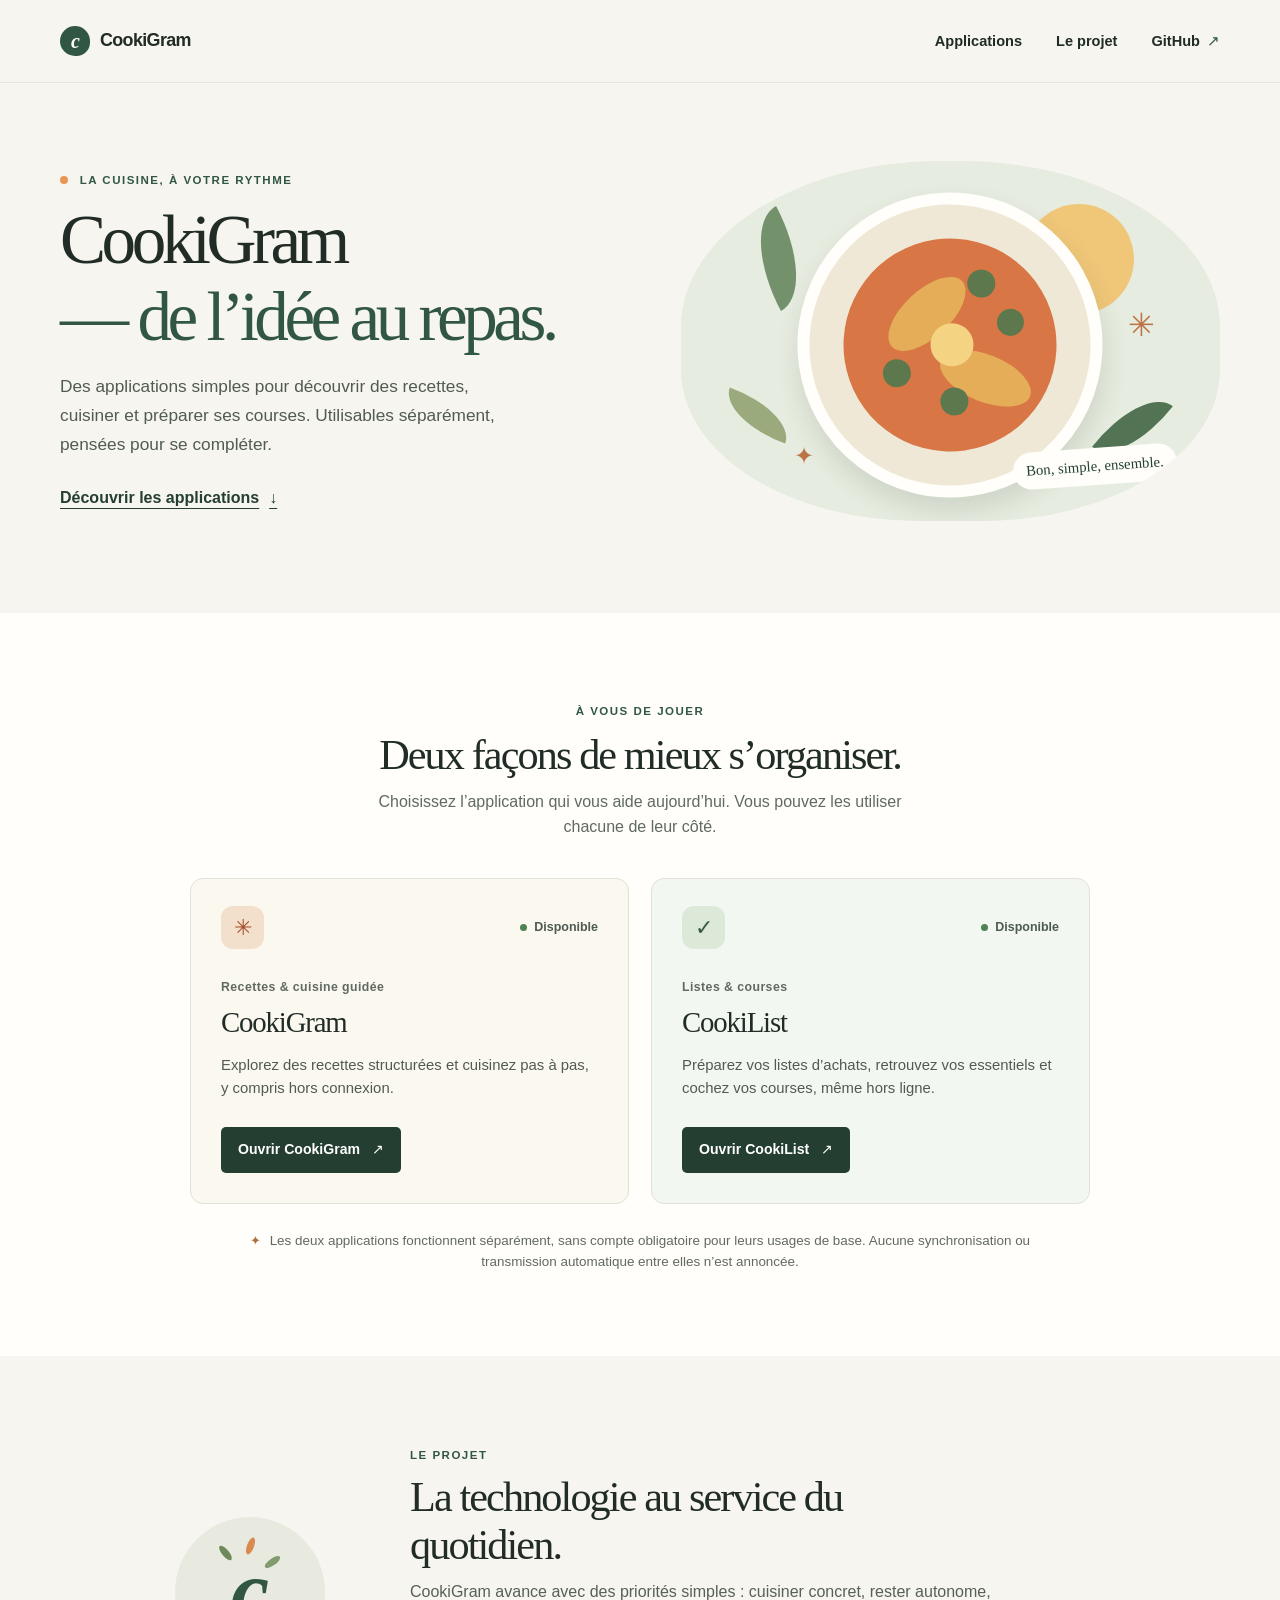
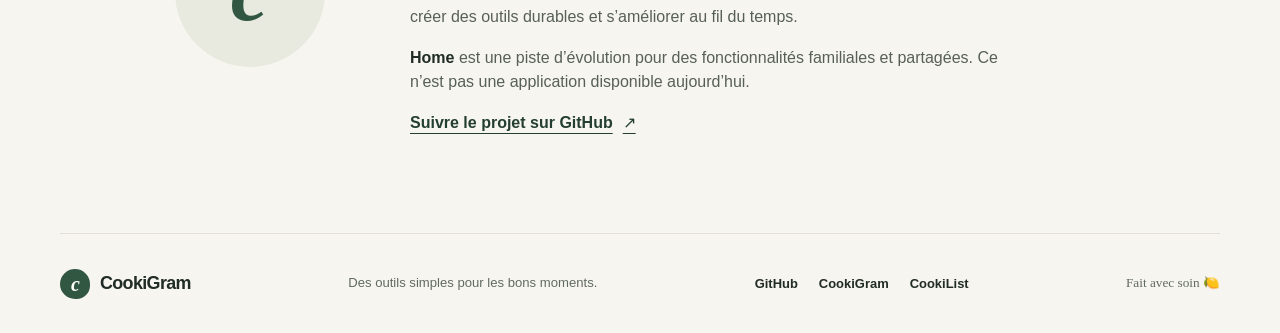
==== index.html @ f7f1089b "Add CookiGram ecosystem landing page" ====
<!doctype html>
<html lang="fr">
  <head>
    <meta charset="utf-8">
    <meta name="viewport" content="width=device-width, initial-scale=1">
    <meta name="theme-color" content="#f7f5ef">
    <meta name="description" content="Des applications simples pour découvrir des recettes, cuisiner pas à pas et préparer ses courses.">
    <meta property="og:type" content="website">
    <meta property="og:locale" content="fr_FR">
    <meta property="og:site_name" content="CookiGram">
    <meta property="og:title" content="CookiGram — de l'idée au repas">
    <meta property="og:description" content="Des applications simples pour découvrir des recettes, cuisiner pas à pas et préparer ses courses.">
    <title>CookiGram — de l'idée au repas</title>
    <link rel="icon" href="/favicon.svg" type="image/svg+xml">
    <link rel="stylesheet" href="/assets/site.css">
  </head>
  <body>
    <a class="skip-link" href="#contenu">Aller au contenu</a>
    <header class="site-header">
      <div class="header-inner">
        <a class="wordmark" href="#accueil" aria-label="CookiGram, accueil">
          <span class="wordmark-mark" aria-hidden="true">c</span>
          <span>CookiGram</span>
        </a>
        <nav aria-label="Navigation principale">
          <a href="#applications">Applications</a>
          <a href="#projet">Le projet</a>
          <a class="nav-github" href="https://github.com/CookiGram">GitHub <span aria-hidden="true">↗</span></a>
        </nav>
      </div>
    </header>

    <main id="contenu">
      <section class="hero" id="accueil" aria-labelledby="hero-title">
        <div class="hero-copy">
          <p class="eyebrow"><span class="eyebrow-dot" aria-hidden="true"></span> La cuisine, à votre rythme</p>
          <h1 id="hero-title">CookiGram <span>— de l’idée au repas.</span></h1>
          <p class="hero-lede">Des applications simples pour découvrir des recettes, cuisiner et préparer ses courses. Utilisables séparément, pensées pour se compléter.</p>
          <a class="text-link" href="#applications">Découvrir les applications <span aria-hidden="true">↓</span></a>
        </div>
        <div class="hero-art" role="img" aria-label="Illustration abstraite d’un repas convivial : un plat chaud entouré d’herbes et de légumes.">
          <div class="art-sun"></div>
          <div class="art-leaf leaf-one"></div><div class="art-leaf leaf-two"></div><div class="art-leaf leaf-three"></div>
          <div class="art-plate"><div class="art-food"><i></i><i></i><i></i><i></i><b></b></div></div>
          <span class="art-spark spark-one" aria-hidden="true">✳</span><span class="art-spark spark-two" aria-hidden="true">✦</span>
          <span class="art-caption">Bon, simple, ensemble.</span>
        </div>
      </section>

      <section class="apps-section" id="applications" aria-labelledby="apps-title">
        <div class="section-heading">
          <p class="eyebrow">À vous de jouer</p>
          <h2 id="apps-title">Deux façons de mieux s’organiser.</h2>
          <p>Choisissez l’application qui vous aide aujourd’hui. Vous pouvez les utiliser chacune de leur côté.</p>
        </div>
        <div class="app-grid">
          <article class="app-card recipe-card">
            <div class="card-topline"><span class="app-icon recipe-icon" aria-hidden="true">✳</span><span class="availability"><span aria-hidden="true"></span> Disponible</span></div>
            <p class="app-kicker">Recettes &amp; cuisine guidée</p>
            <h3>CookiGram</h3>
            <p>Explorez des recettes structurées et cuisinez pas à pas, y compris hors connexion.</p>
            <a class="button button-dark" href="https://cookigram.github.io/cookigram/">Ouvrir CookiGram <span aria-hidden="true">↗</span></a>
          </article>
          <article class="app-card list-card">
            <div class="card-topline"><span class="app-icon list-icon" aria-hidden="true">✓</span><span class="availability"><span aria-hidden="true"></span> Disponible</span></div>
            <p class="app-kicker">Listes &amp; courses</p>
            <h3>CookiList</h3>
            <p>Préparez vos listes d’achats, retrouvez vos essentiels et cochez vos courses, même hors ligne.</p>
            <a class="button button-dark" href="https://cookigram.github.io/shopping-list/">Ouvrir CookiList <span aria-hidden="true">↗</span></a>
          </article>
        </div>
        <p class="independence"><span aria-hidden="true">✦</span> Les deux applications fonctionnent séparément, sans compte obligatoire pour leurs usages de base. Aucune synchronisation ou transmission automatique entre elles n’est annoncée.</p>
      </section>

      <section class="project-section" id="projet" aria-labelledby="project-title">
        <div class="project-mark" aria-hidden="true"><span>c</span><i></i><i></i><i></i></div>
        <div class="project-copy">
          <p class="eyebrow">Le projet</p>
          <h2 id="project-title">La technologie au service du quotidien.</h2>
          <p>CookiGram avance avec des priorités simples : cuisiner concret, rester autonome, créer des outils durables et s’améliorer au fil du temps.</p>
          <p><strong>Home</strong> est une piste d’évolution pour des fonctionnalités familiales et partagées. Ce n’est pas une application disponible aujourd’hui.</p>
          <a class="text-link" href="https://github.com/CookiGram">Suivre le projet sur GitHub <span aria-hidden="true">↗</span></a>
        </div>
      </section>
    </main>

    <footer class="site-footer">
      <a class="wordmark footer-wordmark" href="#accueil"><span class="wordmark-mark" aria-hidden="true">c</span><span>CookiGram</span></a>
      <p>Des outils simples pour les bons moments.</p>
      <nav aria-label="Liens de pied de page">
        <a href="https://github.com/CookiGram">GitHub</a>
        <a href="https://cookigram.github.io/cookigram/">CookiGram</a>
        <a href="https://cookigram.github.io/shopping-list/">CookiList</a>
      </nav>
      <span class="footer-note">Fait avec soin 🍋</span>
    </footer>
  </body>
</html>
---- assets/site.css ----
@charset "UTF-8";

:root {
  color-scheme: light;
  --ink: #202c25;
  --muted: #606a61;
  --paper: #f7f5ef;
  --white: #fffefa;
  --green: #315743;
  --green-dark: #243f31;
  --line: #e3e0d7;
  --orange: #e99655;
  font-family: "Avenir Next", Avenir, "Segoe UI", sans-serif;
  font-synthesis: none;
  text-rendering: optimizeLegibility;
}

* { box-sizing: border-box; }
html { scroll-behavior: smooth; }
body { margin: 0; color: var(--ink); background: var(--paper); line-height: 1.55; }
a { color: inherit; }
a:focus-visible { outline: 3px solid #bc5d27; outline-offset: 4px; border-radius: 3px; }
.skip-link { position: absolute; z-index: 10; top: 8px; left: 8px; padding: 10px 14px; transform: translateY(-160%); background: var(--white); color: var(--ink); }
.skip-link:focus { transform: translateY(0); }
.site-header { border-bottom: 1px solid rgb(32 44 37 / 8%); }
.header-inner, .site-footer { width: min(1160px, calc(100% - 64px)); margin: auto; }
.header-inner { min-height: 82px; display: flex; align-items: center; justify-content: space-between; gap: 28px; }
.wordmark { display: inline-flex; align-items: center; gap: 10px; color: var(--ink); text-decoration: none; font-size: 1.12rem; font-weight: 750; letter-spacing: -.035em; }
.wordmark-mark { width: 30px; height: 30px; border-radius: 50% 50% 45% 50%; display: grid; place-items: center; color: var(--white); background: var(--green); font-family: Georgia, serif; font-size: 1.25rem; font-weight: 700; font-style: italic; }
nav { display: flex; align-items: center; gap: 34px; }
.site-header nav a, .site-footer nav a { text-decoration: none; font-size: .91rem; font-weight: 620; }
.site-header nav a:hover, .site-footer nav a:hover { text-decoration: underline; text-underline-offset: 4px; }
.nav-github span { padding-left: 3px; color: var(--green); }
.hero { width: min(1160px, calc(100% - 64px)); margin: auto; min-height: 530px; display: grid; grid-template-columns: 1.03fr .97fr; align-items: center; gap: 48px; padding: 54px 0 68px; }
.hero-copy { max-width: 555px; }
.eyebrow { margin: 0 0 18px; color: var(--green); text-transform: uppercase; letter-spacing: .13em; font-size: .72rem; line-height: 1.4; font-weight: 760; }
.eyebrow-dot { width: 8px; height: 8px; display: inline-block; margin-right: 7px; background: var(--orange); border-radius: 50%; }
h1, h2, h3, p { margin-top: 0; }
h1 { margin-bottom: 20px; font-family: Georgia, "Times New Roman", serif; font-size: clamp(3.3rem, 5.4vw, 5.15rem); letter-spacing: -.065em; line-height: .99; font-weight: 500; }
h1 span { display: block; margin-top: 9px; color: var(--green); }
.hero-lede { max-width: 470px; margin-bottom: 26px; color: #505b52; font-size: 1.08rem; line-height: 1.7; }
.text-link { display: inline-flex; align-items: center; gap: 10px; color: var(--green-dark); font-weight: 730; text-decoration-thickness: 1px; text-underline-offset: 5px; }
.text-link:hover { text-decoration-thickness: 2px; }
.hero-art { position: relative; min-height: 360px; overflow: hidden; border-radius: 48% 48% 44% 44% / 46% 46% 42% 42%; background: #e6ecdf; }
.art-sun { position: absolute; width: 110px; height: 110px; right: 16%; top: 12%; border-radius: 50%; background: #f0c779; }
.art-plate { position: absolute; width: min(70%, 305px); aspect-ratio: 1; left: 50%; top: 51%; transform: translate(-50%, -50%) rotate(-8deg); border: 12px solid #fffefa; border-radius: 50%; background: #f0e8d6; box-shadow: 0 13px 25px rgb(48 62 48 / 13%); }
.art-food { position: absolute; inset: 12%; overflow: hidden; border-radius: 50%; background: #d87645; }
.art-food::before, .art-food::after { position: absolute; content: ""; width: 45%; height: 22%; border-radius: 50%; background: #e5ad58; transform: rotate(-35deg); }
.art-food::before { top: 23%; left: 19%; }.art-food::after { bottom: 21%; right: 13%; transform: rotate(30deg); }
.art-food i { position: absolute; z-index: 1; width: 13%; height: 13%; border-radius: 50%; background: #5d784c; }
.art-food i:nth-child(1) { top: 17%; right: 25%; }.art-food i:nth-child(2) { top: 53%; left: 17%; }.art-food i:nth-child(3) { bottom: 17%; left: 42%; }.art-food i:nth-child(4) { top: 37%; right: 14%; }
.art-food b { position: absolute; z-index: 1; left: 41%; top: 40%; width: 20%; height: 20%; border-radius: 50%; background: #f4d382; }
.art-leaf { position: absolute; z-index: 1; width: 45px; height: 95px; border-radius: 100% 0 100% 0; background: #73916b; }
.leaf-one { left: 14%; top: 14%; transform: rotate(-28deg); }.leaf-two { left: 10%; bottom: 16%; transform: rotate(-70deg) scale(.75); background: #9aaa7d; }.leaf-three { right: 12%; bottom: 13%; transform: rotate(38deg) scale(.86); background: #527454; }
.art-spark { position: absolute; z-index: 1; color: #bc7446; }.spark-one { right: 12%; top: 39%; font-size: 2rem; }.spark-two { left: 21%; bottom: 13%; font-size: 1.5rem; }
.art-caption { position: absolute; z-index: 2; right: 8%; bottom: 10%; padding: 7px 13px; border-radius: 30px; color: var(--green-dark); background: var(--white); font-family: Georgia, serif; font-size: .92rem; transform: rotate(-4deg); }
.apps-section { padding: 90px 32px 84px; background: var(--white); }
.section-heading { max-width: 680px; margin: 0 auto 38px; text-align: center; }
.section-heading .eyebrow { margin-bottom: 12px; }
h2 { margin-bottom: 12px; font-family: Georgia, "Times New Roman", serif; font-size: clamp(2rem, 3.3vw, 2.85rem); letter-spacing: -.045em; line-height: 1.12; font-weight: 500; }
.section-heading > p:last-child { margin: auto; color: var(--muted); max-width: 560px; }
.app-grid { width: min(900px, 100%); margin: auto; display: grid; grid-template-columns: 1fr 1fr; gap: 22px; }
.app-card { min-height: 315px; padding: 27px 30px 30px; border: 1px solid var(--line); border-radius: 13px; background: var(--white); }
.recipe-card { background: #fbf8f0; }.list-card { background: #f3f7f1; }
.card-topline { display: flex; justify-content: space-between; align-items: center; margin-bottom: 29px; }
.app-icon { width: 43px; height: 43px; display: grid; place-items: center; border-radius: 12px; font-size: 1.35rem; font-weight: 750; }
.recipe-icon { color: #a8512d; background: #f2dfcc; }.list-icon { color: #365943; background: #dce9d9; }
.availability { display: flex; align-items: center; gap: 7px; color: #4e5b50; font-size: .78rem; font-weight: 650; }
.availability span { width: 7px; height: 7px; border-radius: 50%; background: #508253; }
.app-kicker { margin-bottom: 3px; color: var(--muted); font-size: .77rem; font-weight: 670; letter-spacing: .035em; }
.app-card h3 { margin-bottom: 9px; font-family: Georgia, serif; font-size: 1.8rem; letter-spacing: -.04em; font-weight: 500; }
.app-card > p:not(.app-kicker) { min-height: 52px; margin-bottom: 21px; color: #505b52; font-size: .93rem; }
.button { display: inline-flex; justify-content: center; align-items: center; gap: 12px; min-height: 46px; padding: 0 17px; border-radius: 5px; text-decoration: none; font-size: .88rem; font-weight: 700; }
.button:hover { background: #3e614b; }.button-dark { color: white; background: var(--green-dark); }
.independence { width: min(850px, 100%); margin: 27px auto 0; color: #62695f; text-align: center; font-size: .84rem; }.independence span { color: #ad703d; margin-right: 5px; }
.project-section { width: min(930px, calc(100% - 64px)); margin: auto; padding: 91px 0 97px; display: grid; grid-template-columns: 190px 1fr; gap: 45px; align-items: center; }
.project-mark { position: relative; width: 150px; height: 150px; display: grid; place-items: center; border-radius: 50%; background: #e9eadf; }
.project-mark span { position: relative; z-index: 2; color: var(--green); font-family: Georgia, serif; font-size: 5.4rem; font-style: italic; font-weight: bold; }
.project-mark i { position: absolute; left: 72px; top: 20px; width: 7px; height: 18px; border-radius: 100%; background: #d98b4f; transform: rotate(20deg); }.project-mark i:nth-of-type(2) { left: 47px; top: 27px; transform: rotate(-40deg); background: #70885d; }.project-mark i:nth-of-type(3) { left: 94px; top: 36px; transform: rotate(55deg); background: #829b6e; }
.project-copy { max-width: 620px; }.project-copy .eyebrow { margin-bottom: 10px; }.project-copy h2 { max-width: 550px; }.project-copy p:not(.eyebrow) { color: #566057; }.project-copy strong { color: var(--ink); }
.site-footer { min-height: 100px; display: flex; align-items: center; justify-content: space-between; gap: 20px; border-top: 1px solid var(--line); }
.site-footer > p { margin: 0; color: var(--muted); font-size: .82rem; }.site-footer nav { gap: 21px; }.site-footer nav a { font-size: .81rem; }.footer-note { color: var(--muted); font-family: Georgia, serif; font-size: .83rem; }

@media (max-width: 800px) {
  .hero { grid-template-columns: 1fr .8fr; gap: 25px; min-height: 470px; }
  .hero-art { min-height: 290px; }
  .art-plate { width: 77%; }
  .project-section { grid-template-columns: 135px 1fr; gap: 30px; }
  .project-mark { width: 125px; height: 125px; }.project-mark span { font-size: 4.5rem; }
  .site-footer { flex-wrap: wrap; padding: 25px 0; }.site-footer > p { display: none; }
}
@media (max-width: 560px) {
  .header-inner, .site-footer { width: min(100% - 40px, 460px); }
  .header-inner { min-height: 70px; gap: 10px; }.wordmark { gap: 7px; font-size: 1rem; }.wordmark-mark { width: 27px; height: 27px; }
  .site-header nav { gap: 14px; }.site-header nav a { font-size: .78rem; }.nav-github { display: none; }
  .hero { width: min(100% - 40px, 460px); display: flex; flex-direction: column; align-items: stretch; gap: 24px; padding: 55px 0 59px; }
  h1 { font-size: clamp(3rem, 13vw, 4.05rem); }.hero-lede { font-size: 1rem; }.hero-art { min-height: 245px; width: min(100%, 390px); align-self: center; }
  .art-plate { width: 59%; }.art-sun { width: 78px; height: 78px; }.art-leaf { transform-origin: center; }
  .apps-section { padding: 68px 20px 60px; }.section-heading { text-align: left; margin-bottom: 27px; }.section-heading > p:last-child { margin: 0; }
  .app-grid { grid-template-columns: 1fr; gap: 14px; }.app-card { min-height: 0; padding: 22px; }.card-topline { margin-bottom: 22px; }.app-card > p:not(.app-kicker) { min-height: 0; }
  .independence { text-align: left; line-height: 1.6; }
  .project-section { width: min(100% - 40px, 460px); grid-template-columns: 1fr; gap: 25px; padding: 66px 0 70px; }.project-mark { width: 90px; height: 90px; }.project-mark span { font-size: 3.5rem; }.project-mark i { left: 43px; top: 11px; }.project-mark i:nth-of-type(2) { left: 28px; top: 19px; }.project-mark i:nth-of-type(3) { left: 58px; top: 22px; }
  .site-footer { display: grid; grid-template-columns: 1fr auto; row-gap: 18px; }.site-footer nav { grid-column: 1 / -1; grid-row: 2; justify-content: space-between; gap: 12px; }.footer-note { justify-self: end; }.site-footer nav a { font-size: .78rem; }
}
@media (prefers-reduced-motion: reduce) { html { scroll-behavior: auto; } }
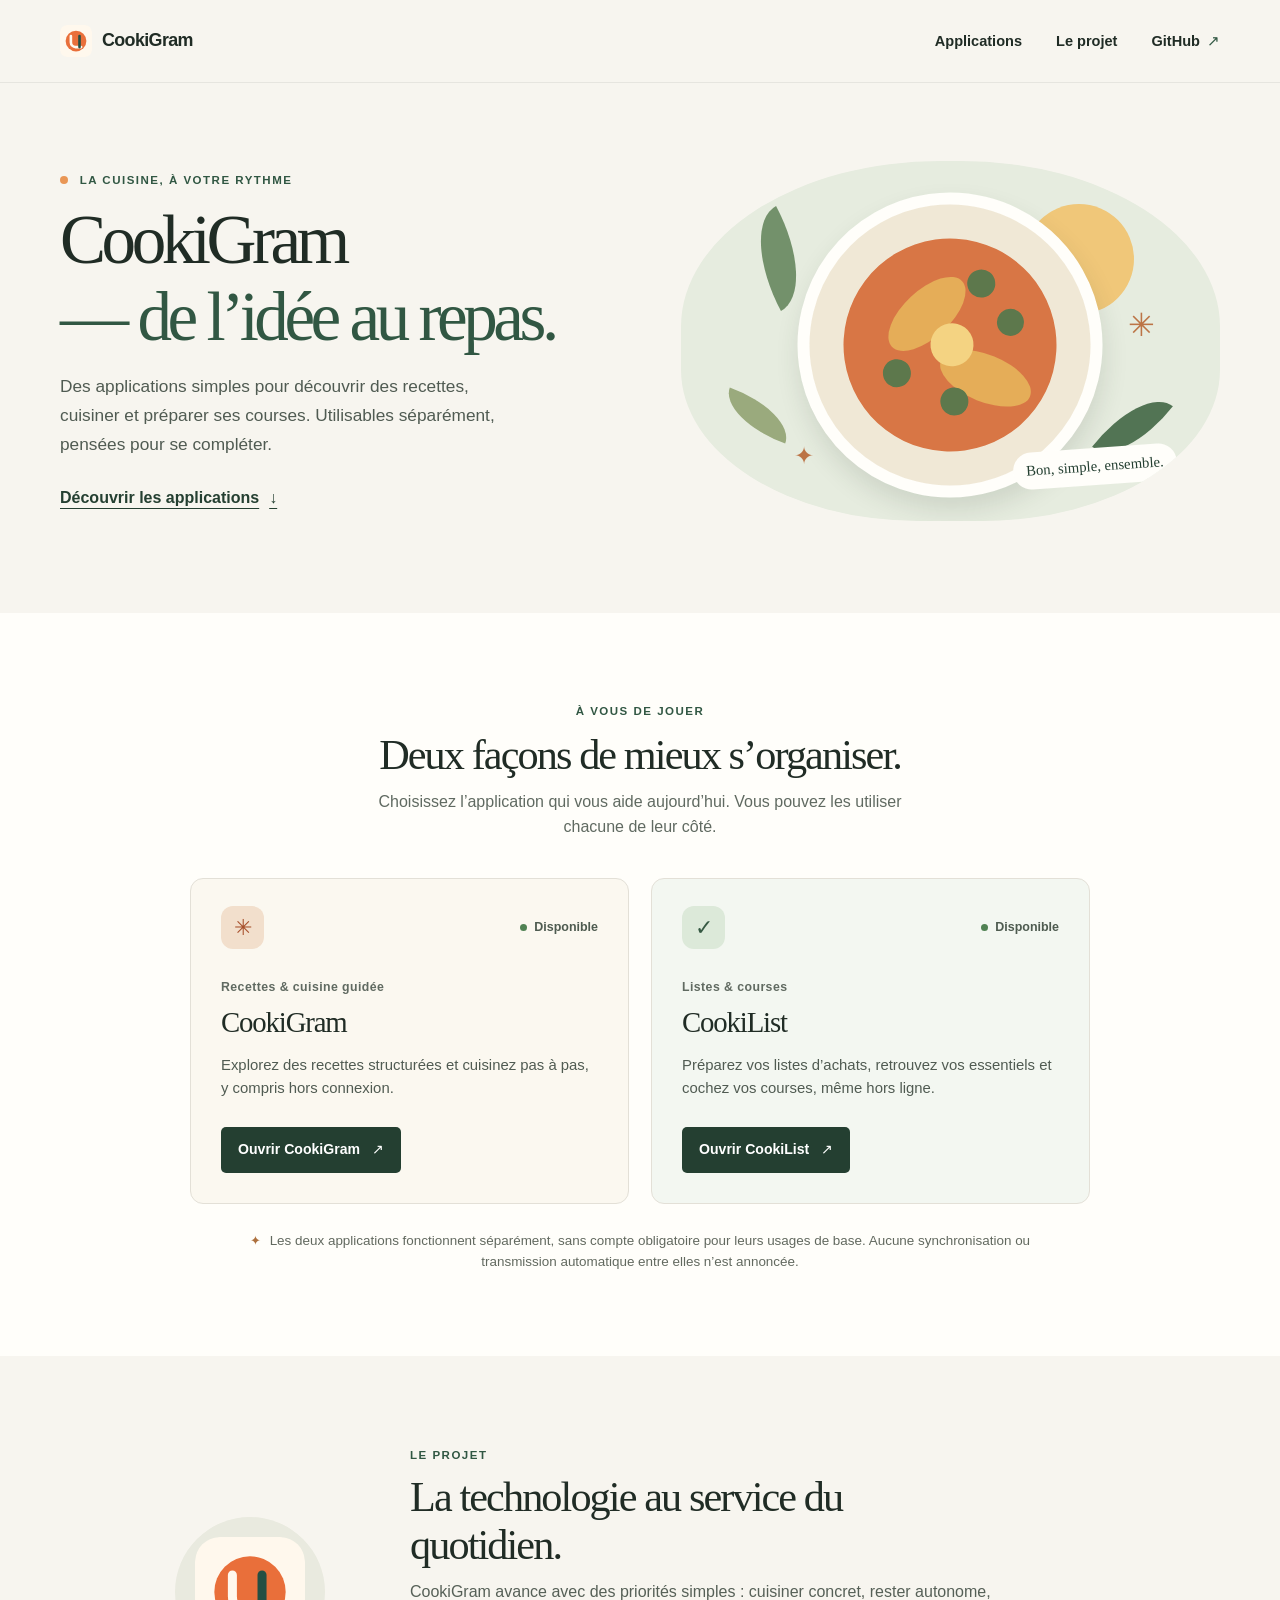
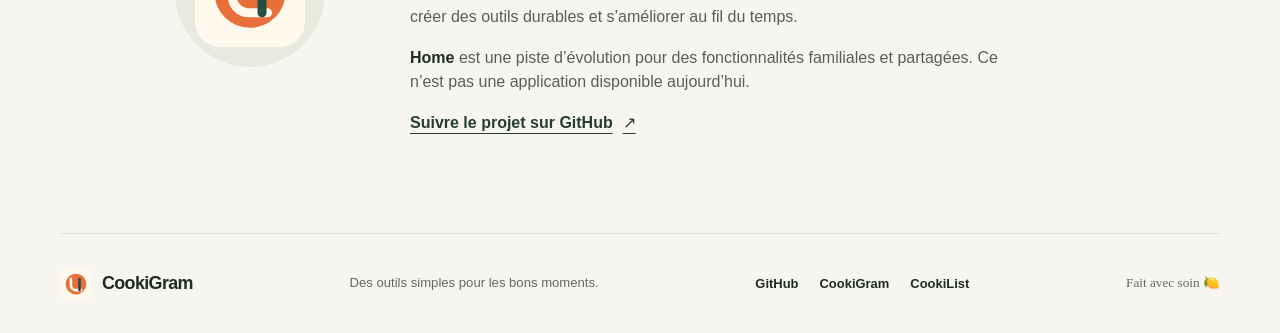
==== commit c44ffd36: "Use canonical CookiGram brand mark" ====
--- a/index.html
+++ b/index.html
@@ -19,7 +19,7 @@
     <header class="site-header">
       <div class="header-inner">
         <a class="wordmark" href="#accueil" aria-label="CookiGram, accueil">
-          <span class="wordmark-mark" aria-hidden="true">c</span>
+          <img class="brand-icon" src="/favicon.svg" alt="" width="32" height="32">
           <span>CookiGram</span>
         </a>
         <nav aria-label="Navigation principale">
@@ -73,7 +73,7 @@
       </section>
 
       <section class="project-section" id="projet" aria-labelledby="project-title">
-        <div class="project-mark" aria-hidden="true"><span>c</span><i></i><i></i><i></i></div>
+        <div class="project-mark" aria-hidden="true"><img src="/favicon.svg" alt="" width="110" height="110"></div>
         <div class="project-copy">
           <p class="eyebrow">Le projet</p>
           <h2 id="project-title">La technologie au service du quotidien.</h2>
@@ -85,7 +85,7 @@
     </main>
 
     <footer class="site-footer">
-      <a class="wordmark footer-wordmark" href="#accueil"><span class="wordmark-mark" aria-hidden="true">c</span><span>CookiGram</span></a>
+      <a class="wordmark footer-wordmark" href="#accueil"><img class="brand-icon" src="/favicon.svg" alt="" width="32" height="32"><span>CookiGram</span></a>
       <p>Des outils simples pour les bons moments.</p>
       <nav aria-label="Liens de pied de page">
         <a href="https://github.com/CookiGram">GitHub</a>
--- a/assets/site.css
+++ b/assets/site.css
@@ -19,14 +19,14 @@
 html { scroll-behavior: smooth; }
 body { margin: 0; color: var(--ink); background: var(--paper); line-height: 1.55; }
 a { color: inherit; }
-a:focus-visible { outline: 3px solid #bc5d27; outline-offset: 4px; border-radius: 3px; }
+a:focus-visible { outline: 3px solid #a64f22; outline-offset: 4px; border-radius: 3px; }
 .skip-link { position: absolute; z-index: 10; top: 8px; left: 8px; padding: 10px 14px; transform: translateY(-160%); background: var(--white); color: var(--ink); }
 .skip-link:focus { transform: translateY(0); }
 .site-header { border-bottom: 1px solid rgb(32 44 37 / 8%); }
 .header-inner, .site-footer { width: min(1160px, calc(100% - 64px)); margin: auto; }
 .header-inner { min-height: 82px; display: flex; align-items: center; justify-content: space-between; gap: 28px; }
 .wordmark { display: inline-flex; align-items: center; gap: 10px; color: var(--ink); text-decoration: none; font-size: 1.12rem; font-weight: 750; letter-spacing: -.035em; }
-.wordmark-mark { width: 30px; height: 30px; border-radius: 50% 50% 45% 50%; display: grid; place-items: center; color: var(--white); background: var(--green); font-family: Georgia, serif; font-size: 1.25rem; font-weight: 700; font-style: italic; }
+.brand-icon { display: block; width: 32px; height: 32px; border-radius: 7px; }
 nav { display: flex; align-items: center; gap: 34px; }
 .site-header nav a, .site-footer nav a { text-decoration: none; font-size: .91rem; font-weight: 620; }
 .site-header nav a:hover, .site-footer nav a:hover { text-decoration: underline; text-underline-offset: 4px; }
@@ -74,9 +74,8 @@
 .button:hover { background: #3e614b; }.button-dark { color: white; background: var(--green-dark); }
 .independence { width: min(850px, 100%); margin: 27px auto 0; color: #62695f; text-align: center; font-size: .84rem; }.independence span { color: #ad703d; margin-right: 5px; }
 .project-section { width: min(930px, calc(100% - 64px)); margin: auto; padding: 91px 0 97px; display: grid; grid-template-columns: 190px 1fr; gap: 45px; align-items: center; }
-.project-mark { position: relative; width: 150px; height: 150px; display: grid; place-items: center; border-radius: 50%; background: #e9eadf; }
-.project-mark span { position: relative; z-index: 2; color: var(--green); font-family: Georgia, serif; font-size: 5.4rem; font-style: italic; font-weight: bold; }
-.project-mark i { position: absolute; left: 72px; top: 20px; width: 7px; height: 18px; border-radius: 100%; background: #d98b4f; transform: rotate(20deg); }.project-mark i:nth-of-type(2) { left: 47px; top: 27px; transform: rotate(-40deg); background: #70885d; }.project-mark i:nth-of-type(3) { left: 94px; top: 36px; transform: rotate(55deg); background: #829b6e; }
+.project-mark { width: 150px; height: 150px; display: grid; place-items: center; border-radius: 50%; background: #e9eadf; }
+.project-mark img { display: block; width: 110px; height: 110px; border-radius: 25px; }
 .project-copy { max-width: 620px; }.project-copy .eyebrow { margin-bottom: 10px; }.project-copy h2 { max-width: 550px; }.project-copy p:not(.eyebrow) { color: #566057; }.project-copy strong { color: var(--ink); }
 .site-footer { min-height: 100px; display: flex; align-items: center; justify-content: space-between; gap: 20px; border-top: 1px solid var(--line); }
 .site-footer > p { margin: 0; color: var(--muted); font-size: .82rem; }.site-footer nav { gap: 21px; }.site-footer nav a { font-size: .81rem; }.footer-note { color: var(--muted); font-family: Georgia, serif; font-size: .83rem; }
@@ -86,12 +85,12 @@
   .hero-art { min-height: 290px; }
   .art-plate { width: 77%; }
   .project-section { grid-template-columns: 135px 1fr; gap: 30px; }
-  .project-mark { width: 125px; height: 125px; }.project-mark span { font-size: 4.5rem; }
+  .project-mark { width: 125px; height: 125px; }.project-mark img { width: 92px; height: 92px; }
   .site-footer { flex-wrap: wrap; padding: 25px 0; }.site-footer > p { display: none; }
 }
 @media (max-width: 560px) {
   .header-inner, .site-footer { width: min(100% - 40px, 460px); }
-  .header-inner { min-height: 70px; gap: 10px; }.wordmark { gap: 7px; font-size: 1rem; }.wordmark-mark { width: 27px; height: 27px; }
+  .header-inner { min-height: 70px; gap: 10px; }.wordmark { gap: 7px; font-size: 1rem; }.brand-icon { width: 27px; height: 27px; }
   .site-header nav { gap: 14px; }.site-header nav a { font-size: .78rem; }.nav-github { display: none; }
   .hero { width: min(100% - 40px, 460px); display: flex; flex-direction: column; align-items: stretch; gap: 24px; padding: 55px 0 59px; }
   h1 { font-size: clamp(3rem, 13vw, 4.05rem); }.hero-lede { font-size: 1rem; }.hero-art { min-height: 245px; width: min(100%, 390px); align-self: center; }
@@ -99,7 +98,7 @@
   .apps-section { padding: 68px 20px 60px; }.section-heading { text-align: left; margin-bottom: 27px; }.section-heading > p:last-child { margin: 0; }
   .app-grid { grid-template-columns: 1fr; gap: 14px; }.app-card { min-height: 0; padding: 22px; }.card-topline { margin-bottom: 22px; }.app-card > p:not(.app-kicker) { min-height: 0; }
   .independence { text-align: left; line-height: 1.6; }
-  .project-section { width: min(100% - 40px, 460px); grid-template-columns: 1fr; gap: 25px; padding: 66px 0 70px; }.project-mark { width: 90px; height: 90px; }.project-mark span { font-size: 3.5rem; }.project-mark i { left: 43px; top: 11px; }.project-mark i:nth-of-type(2) { left: 28px; top: 19px; }.project-mark i:nth-of-type(3) { left: 58px; top: 22px; }
+  .project-section { width: min(100% - 40px, 460px); grid-template-columns: 1fr; gap: 25px; padding: 66px 0 70px; }.project-mark { width: 90px; height: 90px; }.project-mark img { width: 66px; height: 66px; }
   .site-footer { display: grid; grid-template-columns: 1fr auto; row-gap: 18px; }.site-footer nav { grid-column: 1 / -1; grid-row: 2; justify-content: space-between; gap: 12px; }.footer-note { justify-self: end; }.site-footer nav a { font-size: .78rem; }
 }
 @media (prefers-reduced-motion: reduce) { html { scroll-behavior: auto; } }
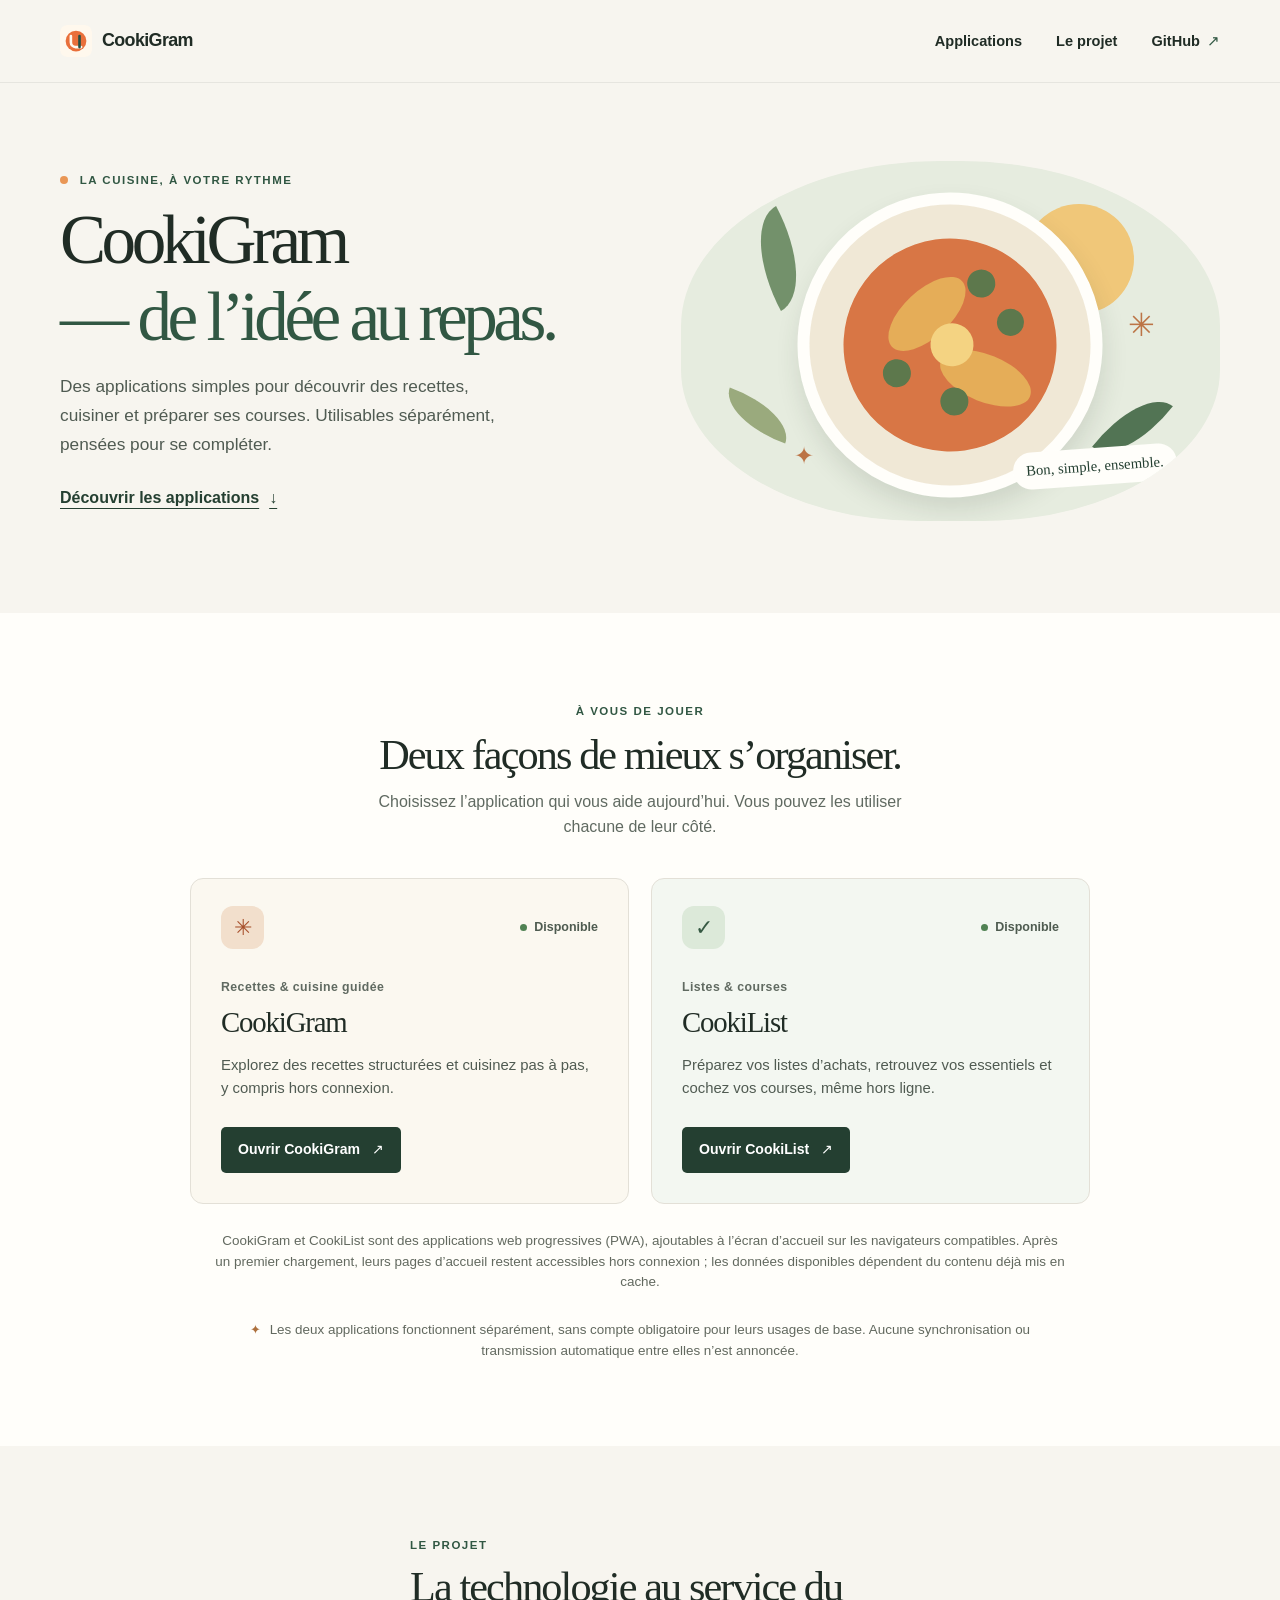
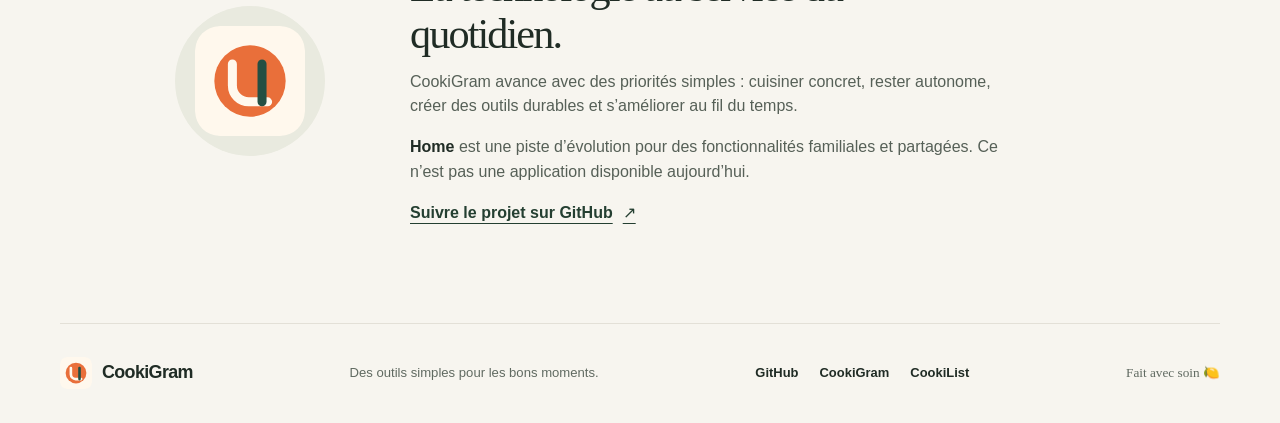
==== commit fbee58cf: "Document app install and offline behavior" ====
--- a/index.html
+++ b/index.html
@@ -36,6 +36,10 @@
           <p class="eyebrow"><span class="eyebrow-dot" aria-hidden="true"></span> La cuisine, à votre rythme</p>
           <h1 id="hero-title">CookiGram <span>— de l’idée au repas.</span></h1>
           <p class="hero-lede">Des applications simples pour découvrir des recettes, cuisiner et préparer ses courses. Utilisables séparément, pensées pour se compléter.</p>
+          <div class="hero-actions" aria-label="Ouvrir une application">
+            <a class="button button-dark" href="https://cookigram.github.io/cookigram/">Ouvrir CookiGram <span aria-hidden="true">↗</span></a>
+            <a class="button button-outline" href="https://cookigram.github.io/shopping-list/">Ouvrir CookiList <span aria-hidden="true">↗</span></a>
+          </div>
           <a class="text-link" href="#applications">Découvrir les applications <span aria-hidden="true">↓</span></a>
         </div>
         <div class="hero-art" role="img" aria-label="Illustration abstraite d’un repas convivial : un plat chaud entouré d’herbes et de légumes.">
@@ -69,6 +73,7 @@
             <a class="button button-dark" href="https://cookigram.github.io/shopping-list/">Ouvrir CookiList <span aria-hidden="true">↗</span></a>
           </article>
         </div>
+        <p class="independence">CookiGram et CookiList sont des applications web progressives (PWA), ajoutables à l’écran d’accueil sur les navigateurs compatibles. Après un premier chargement, leurs pages d’accueil restent accessibles hors connexion ; les données disponibles dépendent du contenu déjà mis en cache.</p>
         <p class="independence"><span aria-hidden="true">✦</span> Les deux applications fonctionnent séparément, sans compte obligatoire pour leurs usages de base. Aucune synchronisation ou transmission automatique entre elles n’est annoncée.</p>
       </section>
 
--- a/assets/site.css
+++ b/assets/site.css
@@ -36,9 +36,10 @@
 .eyebrow { margin: 0 0 18px; color: var(--green); text-transform: uppercase; letter-spacing: .13em; font-size: .72rem; line-height: 1.4; font-weight: 760; }
 .eyebrow-dot { width: 8px; height: 8px; display: inline-block; margin-right: 7px; background: var(--orange); border-radius: 50%; }
 h1, h2, h3, p { margin-top: 0; }
-h1 { margin-bottom: 20px; font-family: Georgia, "Times New Roman", serif; font-size: clamp(3.3rem, 5.4vw, 5.15rem); letter-spacing: -.065em; line-height: .99; font-weight: 500; }
+h1 { margin-bottom: 20px; font-family: Georgia, "Times New Roman", serif; font-size: clamp(3.3rem, 5.4vw, 5.15rem); letter-spacing: -.065em; line-height: .99; font-weight: 500; overflow-wrap: anywhere; }
 h1 span { display: block; margin-top: 9px; color: var(--green); }
 .hero-lede { max-width: 470px; margin-bottom: 26px; color: #505b52; font-size: 1.08rem; line-height: 1.7; }
+.hero-actions { display: none; }
 .text-link { display: inline-flex; align-items: center; gap: 10px; color: var(--green-dark); font-weight: 730; text-decoration-thickness: 1px; text-underline-offset: 5px; }
 .text-link:hover { text-decoration-thickness: 2px; }
 .hero-art { position: relative; min-height: 360px; overflow: hidden; border-radius: 48% 48% 44% 44% / 46% 46% 42% 42%; background: #e6ecdf; }
@@ -72,6 +73,8 @@
 .app-card > p:not(.app-kicker) { min-height: 52px; margin-bottom: 21px; color: #505b52; font-size: .93rem; }
 .button { display: inline-flex; justify-content: center; align-items: center; gap: 12px; min-height: 46px; padding: 0 17px; border-radius: 5px; text-decoration: none; font-size: .88rem; font-weight: 700; }
 .button:hover { background: #3e614b; }.button-dark { color: white; background: var(--green-dark); }
+.button-outline { color: var(--green-dark); border: 1px solid var(--green-dark); background: var(--white); }
+.button-outline:hover { color: white; background: var(--green-dark); }
 .independence { width: min(850px, 100%); margin: 27px auto 0; color: #62695f; text-align: center; font-size: .84rem; }.independence span { color: #ad703d; margin-right: 5px; }
 .project-section { width: min(930px, calc(100% - 64px)); margin: auto; padding: 91px 0 97px; display: grid; grid-template-columns: 190px 1fr; gap: 45px; align-items: center; }
 .project-mark { width: 150px; height: 150px; display: grid; place-items: center; border-radius: 50%; background: #e9eadf; }
@@ -90,15 +93,20 @@
 }
 @media (max-width: 560px) {
   .header-inner, .site-footer { width: min(100% - 40px, 460px); }
-  .header-inner { min-height: 70px; gap: 10px; }.wordmark { gap: 7px; font-size: 1rem; }.brand-icon { width: 27px; height: 27px; }
-  .site-header nav { gap: 14px; }.site-header nav a { font-size: .78rem; }.nav-github { display: none; }
-  .hero { width: min(100% - 40px, 460px); display: flex; flex-direction: column; align-items: stretch; gap: 24px; padding: 55px 0 59px; }
-  h1 { font-size: clamp(3rem, 13vw, 4.05rem); }.hero-lede { font-size: 1rem; }.hero-art { min-height: 245px; width: min(100%, 390px); align-self: center; }
+  .header-inner { min-height: 64px; gap: 4px; flex-wrap: wrap; }.wordmark { gap: 7px; font-size: 1rem; }.brand-icon { width: 27px; height: 27px; }
+  .site-header nav { max-width: 100%; flex-wrap: wrap; gap: 4px; justify-content: flex-end; }.site-header nav a { display: inline-flex; align-items: center; min-height: 44px; padding: 0 6px; font-size: .78rem; }.site-header nav .nav-github { display: none; }
+  .hero { width: min(100% - 40px, 460px); display: flex; flex-direction: column; align-items: stretch; gap: 20px; padding: 30px 0 40px; }
+  .hero-copy { max-width: none; }
+  h1 { font-size: clamp(3rem, 13vw, 4.05rem); }.hero-lede { margin-bottom: 18px; font-size: 1rem; }.hero-actions { display: flex; flex-wrap: wrap; gap: 8px; margin-bottom: 0; }
+  .hero-actions .button { flex: 1 1 10.6em; min-width: 0; min-height: 48px; padding: 0 9px; gap: 6px; font-size: .81rem; }
+  .hero-copy > .text-link { display: none; }
+  .app-card .button { display: none; }
+  .hero-art { min-height: 245px; width: min(100%, 390px); align-self: center; }
   .art-plate { width: 59%; }.art-sun { width: 78px; height: 78px; }.art-leaf { transform-origin: center; }
   .apps-section { padding: 68px 20px 60px; }.section-heading { text-align: left; margin-bottom: 27px; }.section-heading > p:last-child { margin: 0; }
   .app-grid { grid-template-columns: 1fr; gap: 14px; }.app-card { min-height: 0; padding: 22px; }.card-topline { margin-bottom: 22px; }.app-card > p:not(.app-kicker) { min-height: 0; }
   .independence { text-align: left; line-height: 1.6; }
   .project-section { width: min(100% - 40px, 460px); grid-template-columns: 1fr; gap: 25px; padding: 66px 0 70px; }.project-mark { width: 90px; height: 90px; }.project-mark img { width: 66px; height: 66px; }
-  .site-footer { display: grid; grid-template-columns: 1fr auto; row-gap: 18px; }.site-footer nav { grid-column: 1 / -1; grid-row: 2; justify-content: space-between; gap: 12px; }.footer-note { justify-self: end; }.site-footer nav a { font-size: .78rem; }
+  .site-footer { display: grid; grid-template-columns: 1fr auto; row-gap: 18px; }.site-footer nav { grid-column: 1 / -1; grid-row: 2; flex-wrap: wrap; justify-content: space-between; gap: 12px; }.footer-note { justify-self: end; }.site-footer nav a { font-size: .78rem; }
 }
 @media (prefers-reduced-motion: reduce) { html { scroll-behavior: auto; } }
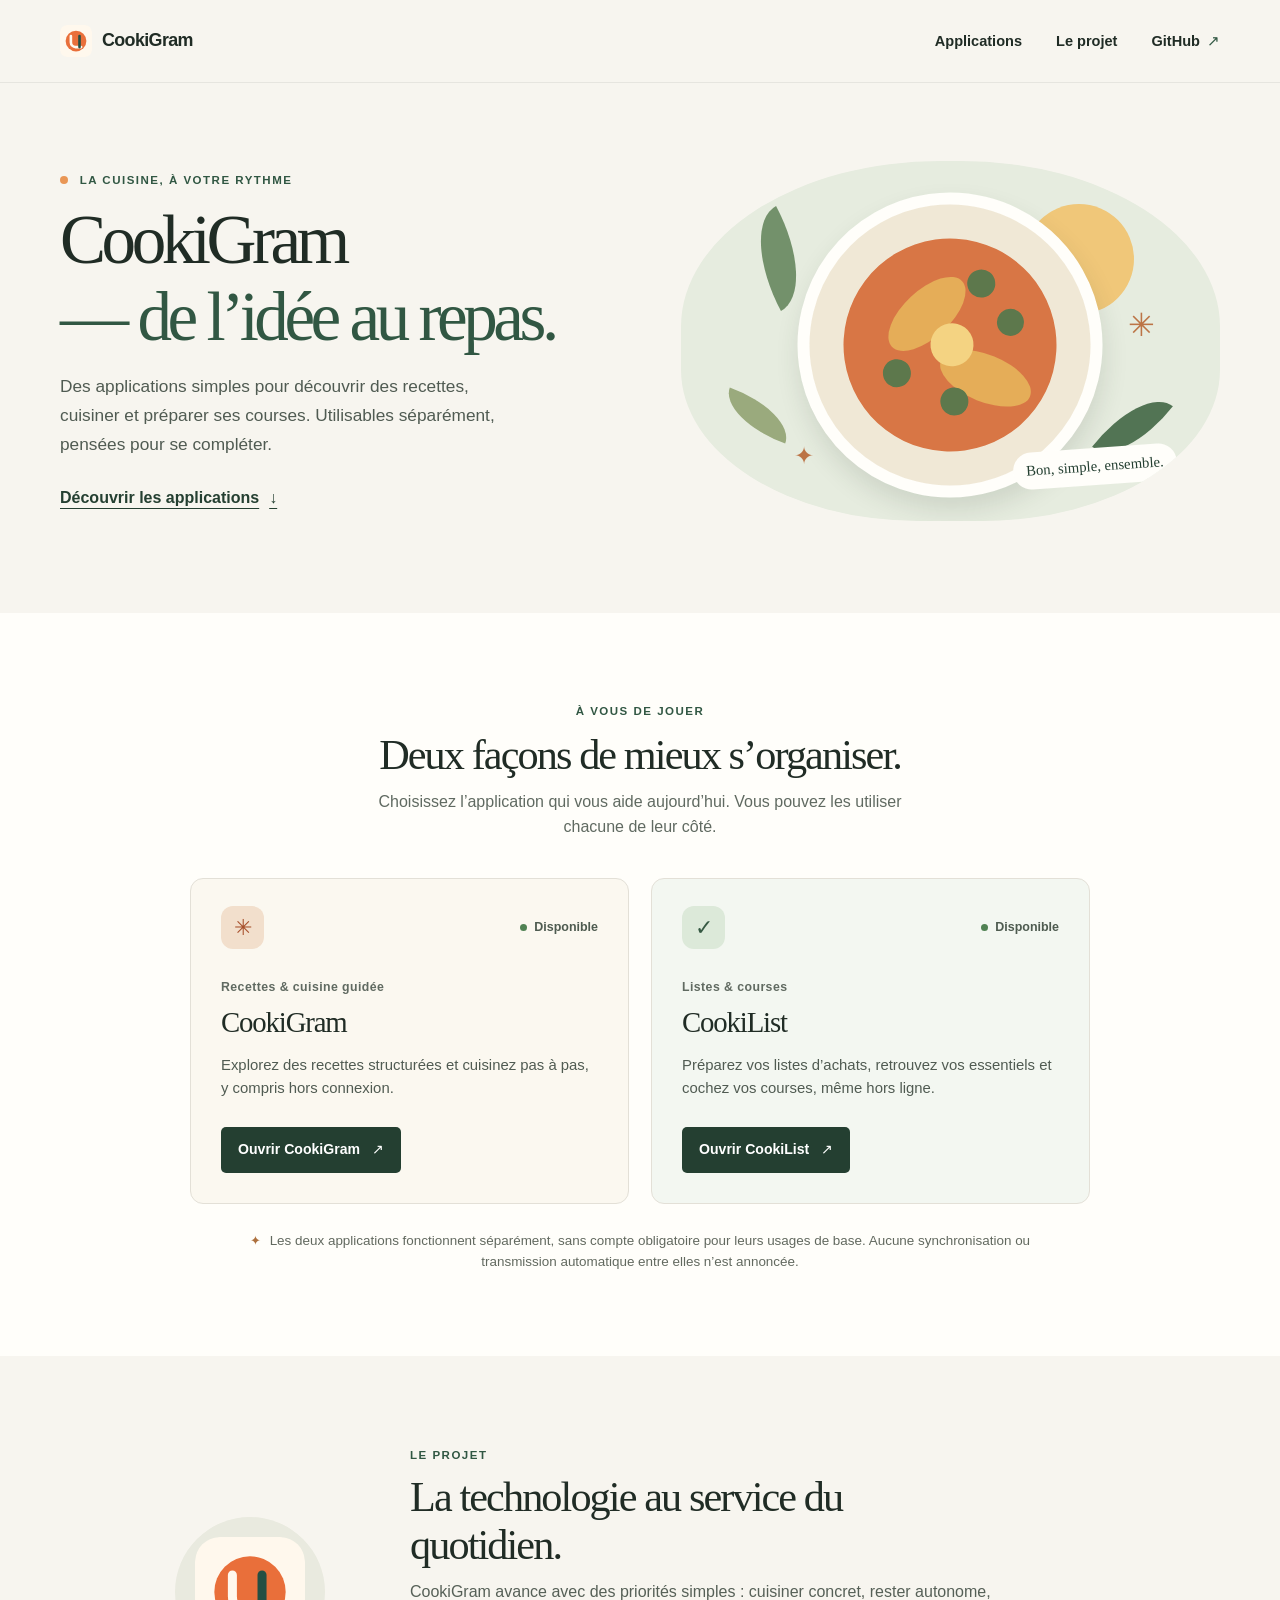
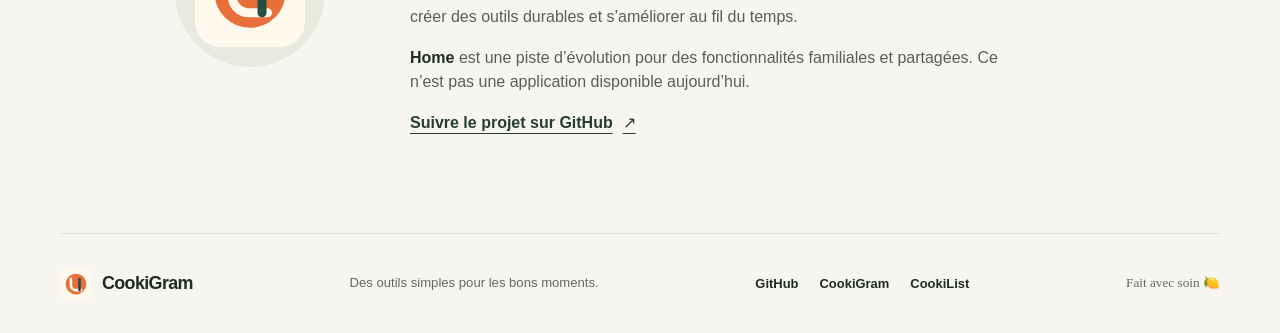
==== commit 9d01510b: "Merge pull request #3 from CookiGram/seo/site-vitrine-canonical-og-url Add canonical and Open Graph " ====
--- a/index.html
+++ b/index.html
@@ -9,8 +9,10 @@
     <meta property="og:locale" content="fr_FR">
     <meta property="og:site_name" content="CookiGram">
     <meta property="og:title" content="CookiGram — de l'idée au repas">
+    <meta property="og:url" content="https://cookigram.github.io/">
     <meta property="og:description" content="Des applications simples pour découvrir des recettes, cuisiner pas à pas et préparer ses courses.">
     <title>CookiGram — de l'idée au repas</title>
+    <link rel="canonical" href="https://cookigram.github.io/">
     <link rel="icon" href="/favicon.svg" type="image/svg+xml">
     <link rel="stylesheet" href="/assets/site.css">
   </head>
@@ -73,7 +75,6 @@
             <a class="button button-dark" href="https://cookigram.github.io/shopping-list/">Ouvrir CookiList <span aria-hidden="true">↗</span></a>
           </article>
         </div>
-        <p class="independence">CookiGram et CookiList sont des applications web progressives (PWA), ajoutables à l’écran d’accueil sur les navigateurs compatibles. Après un premier chargement, leurs pages d’accueil restent accessibles hors connexion ; les données disponibles dépendent du contenu déjà mis en cache.</p>
         <p class="independence"><span aria-hidden="true">✦</span> Les deux applications fonctionnent séparément, sans compte obligatoire pour leurs usages de base. Aucune synchronisation ou transmission automatique entre elles n’est annoncée.</p>
       </section>
 
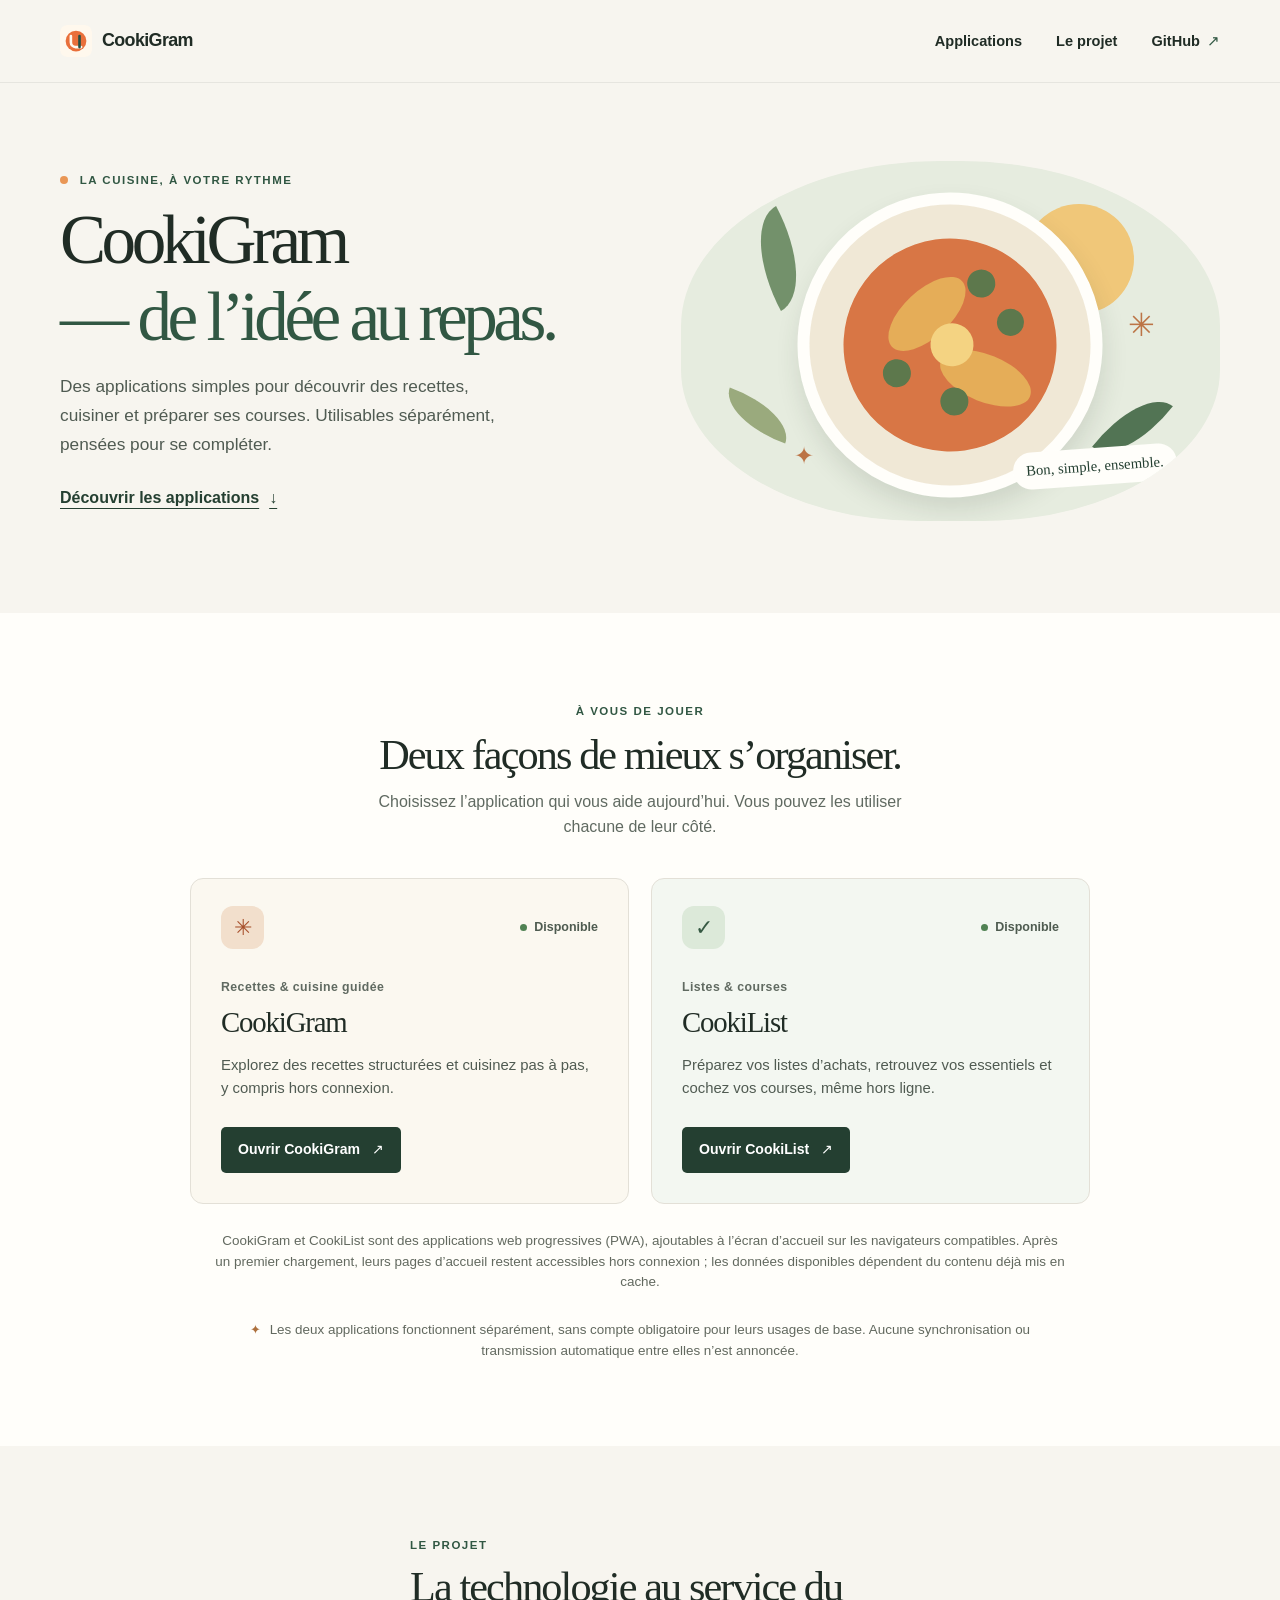
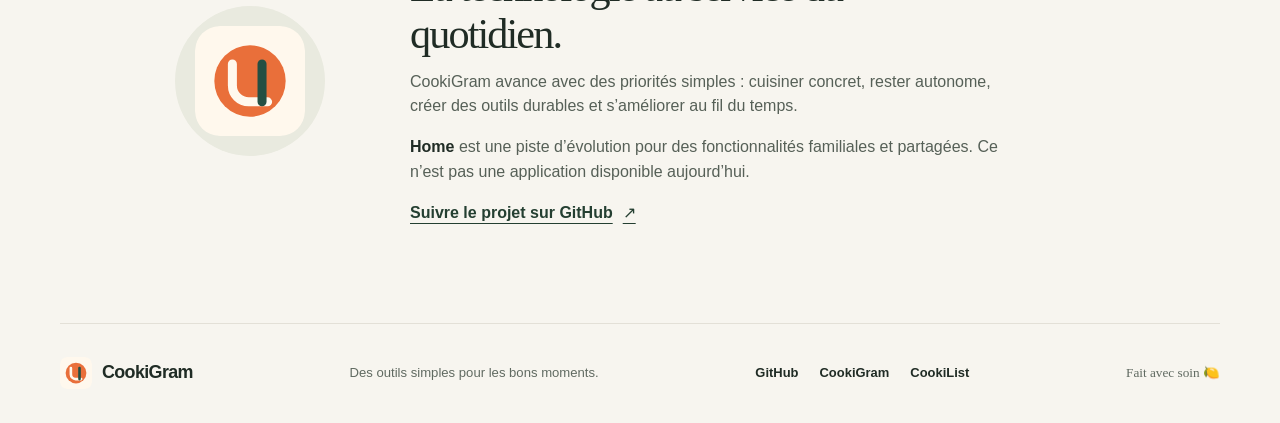
==== commit ce90d96d: "Merge pull request #4 from CookiGram/content/pwa-vitrine Clarify PWA and offline availability" ====
--- a/index.html
+++ b/index.html
@@ -75,6 +75,7 @@
             <a class="button button-dark" href="https://cookigram.github.io/shopping-list/">Ouvrir CookiList <span aria-hidden="true">↗</span></a>
           </article>
         </div>
+        <p class="independence">CookiGram et CookiList sont des applications web progressives (PWA), ajoutables à l’écran d’accueil sur les navigateurs compatibles. Après un premier chargement, leurs pages d’accueil restent accessibles hors connexion ; les données disponibles dépendent du contenu déjà mis en cache.</p>
         <p class="independence"><span aria-hidden="true">✦</span> Les deux applications fonctionnent séparément, sans compte obligatoire pour leurs usages de base. Aucune synchronisation ou transmission automatique entre elles n’est annoncée.</p>
       </section>
 
